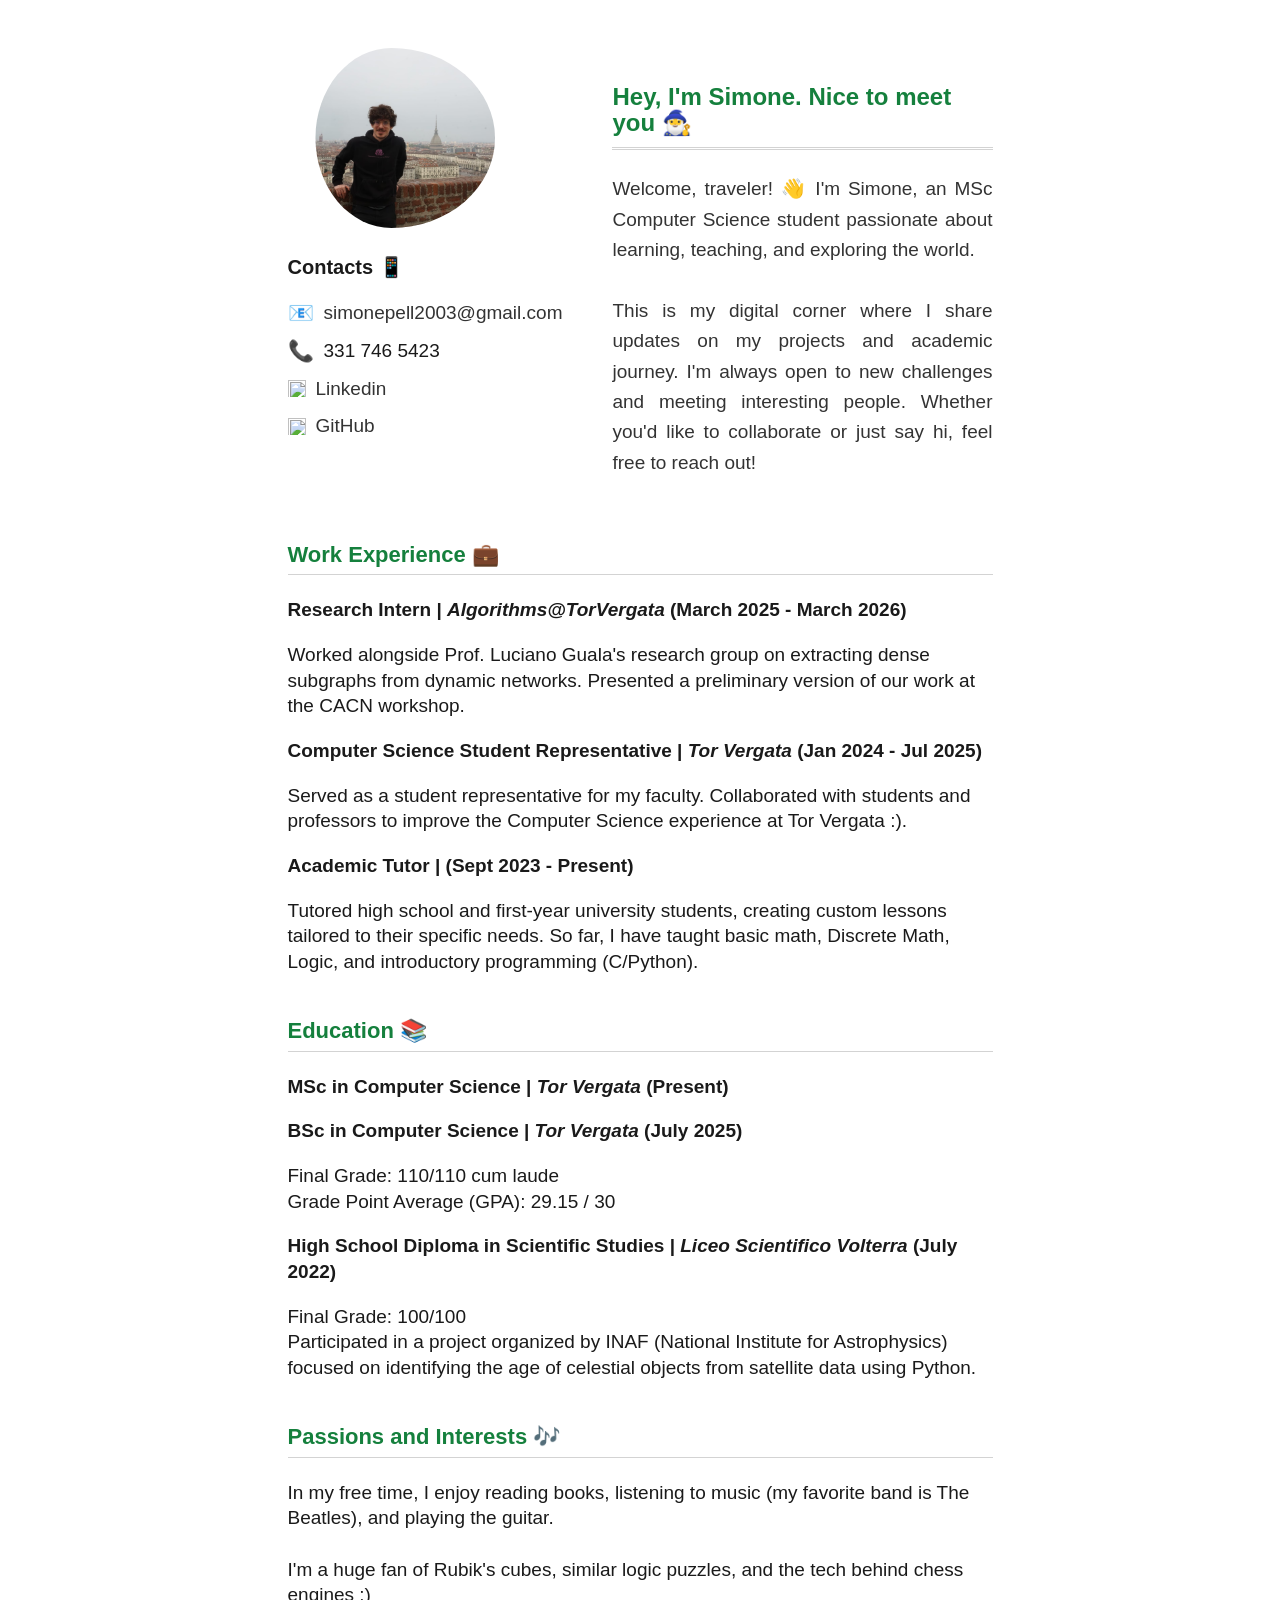
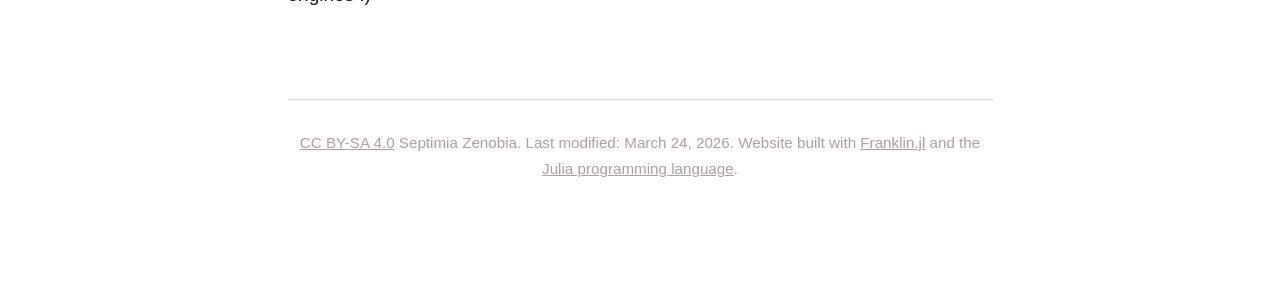
==== index.html @ 51c1f34a "Deploying to gh-pages from @ SimonePellegrini/website@7716557eb227ce6a75c7866f8258d7fe97d6fca1 🚀" ====
<!doctype html> <html lang=en > <meta charset=UTF-8 > <meta name=viewport  content="width=device-width, initial-scale=1"> <link rel=stylesheet  href="/css/franklin.css"> <link rel=stylesheet  href="/css/basic.css"> <link rel=icon  href="/assets/favicon.png"> <title>Contacts 📱</title> <div class=franklin-content ><div class=page-layout ><div class=sidebar ><div class=profile-pic ><img src="assets/profile.jpg" alt="Immagine di profilo" /></div> <h3 id=contacts ><a href="#contacts" class=header-anchor >Contacts 📱</a></h3> <div style="margin-top: 15px;"> <div style="display: flex; align-items: center; gap: 10px; margin-bottom: 12px;"> <span style="font-size: 1.1em;">📧</span> <a href="mailto:simonepell2003@gmail.com" style="text-decoration: none; color: #333;">simonepell2003@gmail.com</a> </div> <div style="display: flex; align-items: center; gap: 10px; margin-bottom: 12px;"> <span style="font-size: 1.1em;">📞</span> <span>331 746 5423</span> </div> <div style="display: flex; align-items: center; gap: 10px; margin-bottom: 12px;"> <img src="https://cdn-icons-png.flaticon.com/512/174/174857.png" style="width: 18px; height: 18px; margin: 0; padding: 0;"> <a href="https://www.linkedin.com/in/simone-pellegrini-6556792b5" style="text-decoration: none; color: #333;">Linkedin</a> </div> <div style="display: flex; align-items: center; gap: 10px; margin-bottom: 12px;"> <img src="https://cdn-icons-png.flaticon.com/512/25/25231.png" style="width: 18px; height: 18px; margin: 0; padding: 0;"> <a href="https://github.com/SimonePellegrini" style="text-decoration: none; color: #333;">GitHub</a> </div> </div></div> <div class=main-content ><h1 id=hey_im_simone_nice_to_meet_you ><a href="#hey_im_simone_nice_to_meet_you" class=header-anchor >Hey, I&#39;m Simone. Nice to meet you 🧙‍♂️</a></h1> <div class=work >Welcome, traveler&#33; 👋 I&#39;m Simone, an MSc Computer Science student passionate about learning, teaching, and exploring the world. <br/><br/> This is my digital corner where I share updates on my projects and academic journey. I&#39;m always open to new challenges and meeting interesting people. Whether you&#39;d like to collaborate or just say hi, feel free to reach out&#33;</div></div></div> <h2 id=work_experience ><a href="#work_experience" class=header-anchor >Work Experience 💼</a></h2> <p><strong>Research Intern | <em>Algorithms@TorVergata</em> &#40;March 2025 - March 2026&#41;</strong> <br/></p> <div class=work-in-cws >Worked alongside Prof. Luciano Guala&#39;s research group on extracting dense subgraphs from dynamic networks. Presented a preliminary version of our work at the CACN workshop.</div> <p><strong>Computer Science Student Representative | <em>Tor Vergata</em> &#40;Jan 2024 - Jul 2025&#41;</strong> <br/></p> <div class=work-in-cws >Served as a student representative for my faculty. Collaborated with students and professors to improve the Computer Science experience at Tor Vergata :&#41;.</div> <p><strong>Academic Tutor | &#40;Sept 2023 - Present&#41;</strong> <br/></p> <div class=work-in-cws >Tutored high school and first-year university students, creating custom lessons tailored to their specific needs. So far, I have taught basic math, Discrete Math, Logic, and introductory programming &#40;C/Python&#41;.</div> <h2 id=education ><a href="#education" class=header-anchor >Education 📚</a></h2> <p><strong>MSc in Computer Science | <em>Tor Vergata</em> &#40;Present&#41;</strong></p> <p><strong>BSc in Computer Science | <em>Tor Vergata</em> &#40;July 2025&#41;</strong> <br/></p> <div class=work-in-cws >Final Grade: 110/110 cum laude <br/> Grade Point Average &#40;GPA&#41;: 29.15 / 30</div> <p><strong>High School Diploma in Scientific Studies | <em>Liceo Scientifico Volterra</em> &#40;July 2022&#41;</strong> <br/></p> <div class=work-in-cws >Final Grade: 100/100 <br/> Participated in a project organized by INAF &#40;National Institute for Astrophysics&#41; focused on identifying the age of celestial objects from satellite data using Python.</div> <h2 id=passions_and_interests ><a href="#passions_and_interests" class=header-anchor >Passions and Interests 🎶</a></h2> <p>In my free time, I enjoy reading books, listening to music &#40;my favorite band is The Beatles&#41;, and playing the guitar.<br/><br/> I&#39;m a huge fan of Rubik&#39;s cubes, similar logic puzzles, and the tech behind chess engines :&#41;</p> <div class=page-foot > <a href="http://creativecommons.org/licenses/by-sa/4.0/">CC BY-SA 4.0</a> Septimia Zenobia. Last modified: March 24, 2026. Website built with <a href="https://github.com/tlienart/Franklin.jl">Franklin.jl</a> and the <a href="https://julialang.org">Julia programming language</a>. </div> </div>
---- css/franklin.css ----
@charset "utf-8"; :root{--block-background:hsl(0,0%,94%);--output-background:hsl(0,0%,98%);--small:14px;--normal:19px;--text-color:hsv(0,0%,20%)}html{font-family:Helvetica,Arial,sans-serif;font-size:var(--normal);color:var(--text-color)}.franklin-content .row{display:block}.franklin-content .left{float:left;margin-right:15px}.franklin-content .right{float:right}.franklin-content .container img{width:auto;padding-left:0;border-radius:10px}.franklin-content .footnote{position:relative;top:-0.5em;font-size:70%}.franklin-content .page-foot a{text-decoration:none;color:#a6a2a0;text-decoration:underline}.page-foot{font-size:80%;font-family:Arial,serif;color:#a6a2a0;text-align:center;margin-top:6em;border-top:1px solid lightgrey;padding-top:2em;margin-bottom:4em}.franklin-toc li{margin:.6rem 0}.franklin-content{position:relative;padding-left:12.5%;padding-right:12.5%;line-height:1.35em}@media (min-width:940px){.franklin-content{width:705px;margin-left:auto;margin-right:auto}}@media (max-width:480px){.franklin-content{padding-left:6%;padding-right:6%}}.franklin-content h1{font-size:24px}.franklin-content h2{font-size:22px}.franklin-content h3{font-size:20px}.franklin-content h1,h2,h3,h4,h5,h6{text-align:left}.franklin-content h1{padding-bottom:.5em;border-bottom:3px double lightgrey;margin-top:1.5em;margin-bottom:1em}.franklin-content h2{padding-bottom:.3em;border-bottom:1px solid lightgrey;margin-top:2em;margin-bottom:1em}.franklin-content h1 a{color:inherit}.franklin-content h1 a:hover{text-decoration:none}.franklin-content h2 a{color:inherit}.franklin-content h2 a:hover{text-decoration:none}.franklin-content h3 a{color:inherit}.franklin-content h3 a:hover{text-decoration:none}.franklin-content h4 a{color:inherit}.franklin-content h4 a:hover{text-decoration:none}.franklin-content h5 a{color:inherit}.franklin-content h5 a:hover{text-decoration:none}.franklin-content h6 a{color:inherit}.franklin-content h6 a:hover{text-decoration:none}.franklin-content table{margin-left:auto;margin-right:auto;border-collapse:collapse;text-align:center}.franklin-toc ol ol{list-style-type:lower-alpha}.franklin-content th,td{font-size:var(--small);padding:10px;border:1px solid black}.franklin-content blockquote{background:var(--block-background);border-left:7px solid #a8a8a8;margin:1.5em 10px;padding:.5em 10px;font-style:italic}.franklin-content blockquote p{display:inline}.franklin-content li p{margin:10px 0}.franklin-content a{color:#004de6;text-decoration:none}.franklin-content a:hover{text-decoration:underline}.franklin-content .eqref a{color:green}.franklin-content .bibref a{color:green}.franklin-content sup{font-size:70%;vertical-align:super;line-height:0}.franklin-content table.fndef{margin:0;margin-bottom:10px}.franklin-content .fndef tr,td{padding:0;border:0;text-align:left}.franklin-content .fndef tr{border-left:2px solid lightgray}.franklin-content .fndef td.fndef-backref{vertical-align:top;font-size:70%;padding-left:5px}.franklin-content .fndef td.fndef-content{font-size:80%;padding-left:10px;width:100%}.franklin-content img{width:70%;text-align:center;padding-left:10%}.franklin-content .img-small img{width:50%;text-align:center;padding-left:20%}body{counter-reset:eqnum}.katex{font-size:1em !important}.katex-display .katex{display:inline-block;white-space:normal}.katex-display::after{counter-increment:eqnum;content:"(" counter(eqnum) ")";position:relative;float:right;padding-right:5px}.nonumber .katex-display::after{counter-increment:nothing;content:""}code{background-color:var(--block-background);padding:.1em .2em;border-radius:2px;font-size:var(--small)}.hljs{font-size:var(--small);line-height:1.35em;border-radius:10px}.hljs-meta{font-weight:bold}.hljs-meta.shell_{color:crimson}.hljs-meta.prompt_{color:#19b333}.code-output{background:var(--output-background);border:1px dashed #dbdbdb}.franklin-content .colbox-blue{background-color:#eef3f5;padding-top:5px;padding-right:10px;padding-left:10px;padding-bottom:5px;margin-left:5px;margin-top:5px;margin-bottom:5px;border-radius:0 10px 10px 0;border-left:5px solid #4c9cf1}
---- css/basic.css ----
@charset "utf-8"; body{font-family:'Inter',sans-serif;background-color:#fff;color:#1a1a1a;line-height:1.6}.page-layout{display:flex;gap:50px;align-items:flex-start}.sidebar{flex:0 0 250px}.main-content{flex:1}.sidebar ul{list-style:none;padding:0;margin-top:20px}.sidebar li{margin-bottom:12px}.sidebar a{text-decoration:none;color:#333}.sidebar a:hover{color:#15803d}@media (max-width:768px){.page-layout{flex-direction:column;gap:30px}.sidebar{flex:auto;width:100%;text-align:center}}.franklin-content{max-width:2050px;margin:0 auto;padding:40px 20px}.profile-pic{flex-shrink:0}.profile-pic img{width:180px;height:180px;border-radius:50%;object-fit:cover}.work{text-align:justify;line-height:1.6;color:#333;margin-top:10px;margin-bottom:20px}h2{color:#15803d}h1{color:#15803d}nav{width:64%;display:inline-block}nav ul{padding-left:0;margin-top:0;margin-bottom:0}.header-container{display:flex;align-items:center;gap:40px;margin-bottom:40px}.header-text h1{margin-top:0}nav li{display:inline-block}nav li a{color:#004de6;text-decoration:none;font-size:18px;font-weight:bold;display:inline-block;float:center;padding-top:10px;padding-right:2px;padding-left:2px;padding-bottom:5px;margin-left:7px;margin-right:7px;border-bottom:2px solid #4c9cf1;transition:color .3s ease}header{text-align:right;margin-top:50px;margin-bottom:50px;display:flex;align-items:center}header .blog-name{width:35%;display:inline-block;text-align:left;font-size:18px;font-family:"Lucida Console",Monaco,monospace;padding-top:10px}header .blog-name a{color:#a6a2a0;text-decoration:none}header li a:hover{color:black;border-bottom:2px solid black}#menu-icon{display:none}@media (max-width:480px){header{padding-left:6%;padding-right:6%}}@media (min-width:481px){header{padding-left:12.5%;padding-right:12.5%}}@media (min-width:940px){header{width:705px;margin-left:auto;margin-right:auto}}@media (max-width:760px){header{display:block}header .blog-name{display:block;width:100%;padding-bottom:10px}nav{width:100%}}@media (max-width:500px){header{height:35px;display:flex;align-items:center}header .blog-name{display:inline-block;width:70%}nav{display:inline-block;width:27%}nav ul,nav:active ul{display:none;position:absolute;background:#fff;border:1px solid #444;right:50px;top:60px;width:30%;border-radius:4px 0 4px 4px;z-index:1}nav li{text-align:left;display:block;padding:0;margin:0}header li a{border-bottom:none}header li a:hover{border-bottom:none}nav:hover ul{display:block}#menu-icon{display:inline-block;margin-right:10px;margin-top:5px}}table{line-height:1em;margin-left:auto;margin-right:auto;border-collapse:collapse;text-align:center;margin-bottom:1.5em}tr:first-of-type{background:#eae9f4}tr:first-of-type>th{text-align:center}tr,th,td{padding:10px;border:1px solid lightgray}table tbody tr td{border:1px solid lightgray}
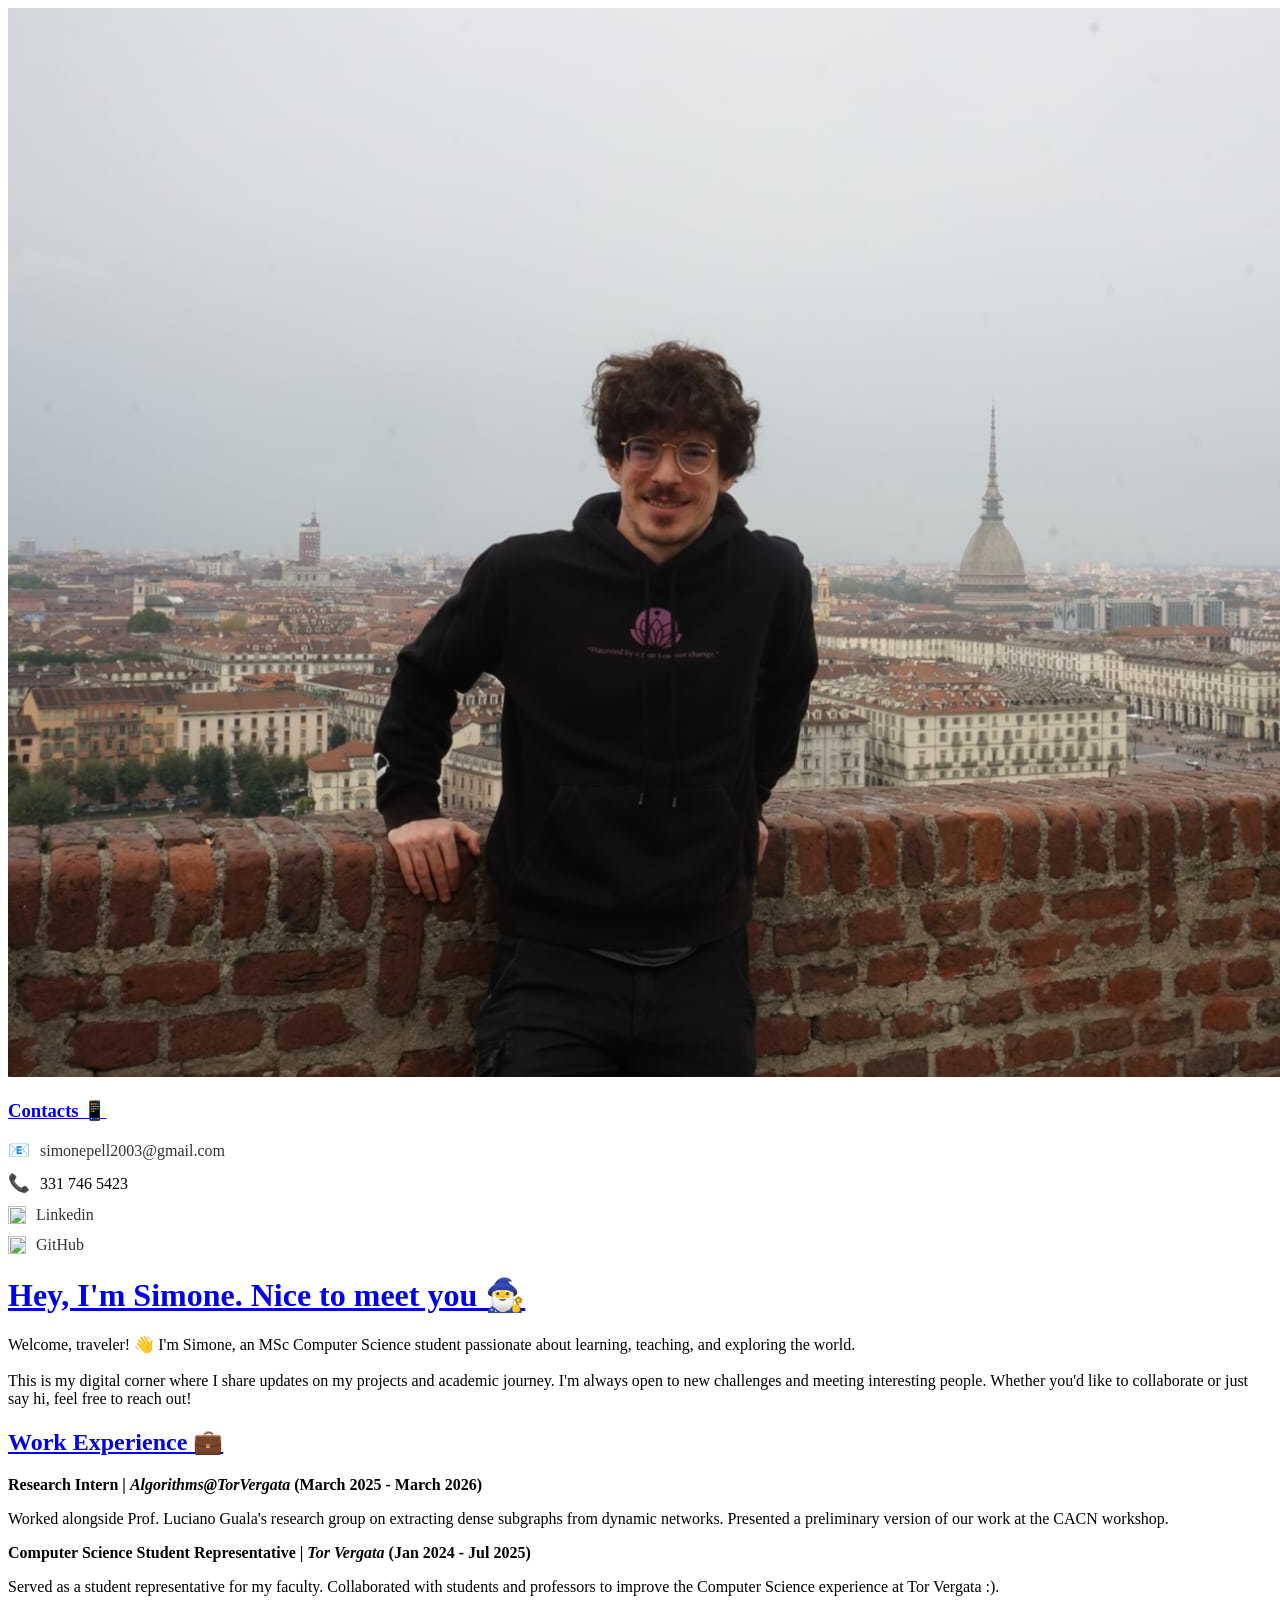
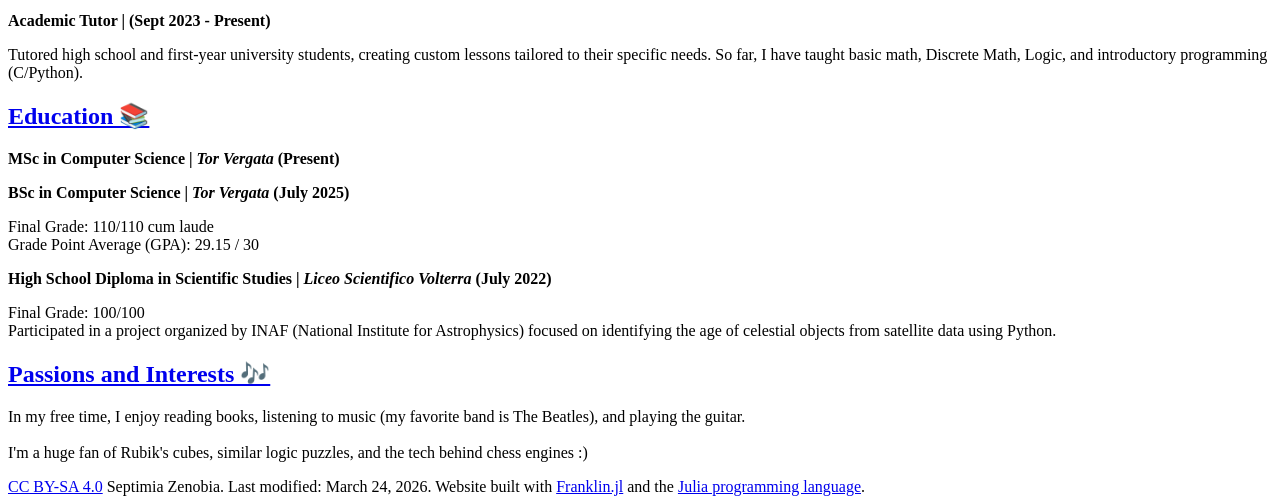
==== commit 2a8d91ea: "Deploying to gh-pages from @ SimonePellegrini/website@a41fa97d24ffba9fcef06da3930a85fcbf38179e 🚀" ====
--- a/index.html
+++ b/index.html
@@ -1 +1 @@
-<!doctype html> <html lang=en > <meta charset=UTF-8 > <meta name=viewport  content="width=device-width, initial-scale=1"> <link rel=stylesheet  href="/css/franklin.css"> <link rel=stylesheet  href="/css/basic.css"> <link rel=icon  href="/assets/favicon.png"> <title>Contacts 📱</title> <div class=franklin-content ><div class=page-layout ><div class=sidebar ><div class=profile-pic ><img src="assets/profile.jpg" alt="Immagine di profilo" /></div> <h3 id=contacts ><a href="#contacts" class=header-anchor >Contacts 📱</a></h3> <div style="margin-top: 15px;"> <div style="display: flex; align-items: center; gap: 10px; margin-bottom: 12px;"> <span style="font-size: 1.1em;">📧</span> <a href="mailto:simonepell2003@gmail.com" style="text-decoration: none; color: #333;">simonepell2003@gmail.com</a> </div> <div style="display: flex; align-items: center; gap: 10px; margin-bottom: 12px;"> <span style="font-size: 1.1em;">📞</span> <span>331 746 5423</span> </div> <div style="display: flex; align-items: center; gap: 10px; margin-bottom: 12px;"> <img src="https://cdn-icons-png.flaticon.com/512/174/174857.png" style="width: 18px; height: 18px; margin: 0; padding: 0;"> <a href="https://www.linkedin.com/in/simone-pellegrini-6556792b5" style="text-decoration: none; color: #333;">Linkedin</a> </div> <div style="display: flex; align-items: center; gap: 10px; margin-bottom: 12px;"> <img src="https://cdn-icons-png.flaticon.com/512/25/25231.png" style="width: 18px; height: 18px; margin: 0; padding: 0;"> <a href="https://github.com/SimonePellegrini" style="text-decoration: none; color: #333;">GitHub</a> </div> </div></div> <div class=main-content ><h1 id=hey_im_simone_nice_to_meet_you ><a href="#hey_im_simone_nice_to_meet_you" class=header-anchor >Hey, I&#39;m Simone. Nice to meet you 🧙‍♂️</a></h1> <div class=work >Welcome, traveler&#33; 👋 I&#39;m Simone, an MSc Computer Science student passionate about learning, teaching, and exploring the world. <br/><br/> This is my digital corner where I share updates on my projects and academic journey. I&#39;m always open to new challenges and meeting interesting people. Whether you&#39;d like to collaborate or just say hi, feel free to reach out&#33;</div></div></div> <h2 id=work_experience ><a href="#work_experience" class=header-anchor >Work Experience 💼</a></h2> <p><strong>Research Intern | <em>Algorithms@TorVergata</em> &#40;March 2025 - March 2026&#41;</strong> <br/></p> <div class=work-in-cws >Worked alongside Prof. Luciano Guala&#39;s research group on extracting dense subgraphs from dynamic networks. Presented a preliminary version of our work at the CACN workshop.</div> <p><strong>Computer Science Student Representative | <em>Tor Vergata</em> &#40;Jan 2024 - Jul 2025&#41;</strong> <br/></p> <div class=work-in-cws >Served as a student representative for my faculty. Collaborated with students and professors to improve the Computer Science experience at Tor Vergata :&#41;.</div> <p><strong>Academic Tutor | &#40;Sept 2023 - Present&#41;</strong> <br/></p> <div class=work-in-cws >Tutored high school and first-year university students, creating custom lessons tailored to their specific needs. So far, I have taught basic math, Discrete Math, Logic, and introductory programming &#40;C/Python&#41;.</div> <h2 id=education ><a href="#education" class=header-anchor >Education 📚</a></h2> <p><strong>MSc in Computer Science | <em>Tor Vergata</em> &#40;Present&#41;</strong></p> <p><strong>BSc in Computer Science | <em>Tor Vergata</em> &#40;July 2025&#41;</strong> <br/></p> <div class=work-in-cws >Final Grade: 110/110 cum laude <br/> Grade Point Average &#40;GPA&#41;: 29.15 / 30</div> <p><strong>High School Diploma in Scientific Studies | <em>Liceo Scientifico Volterra</em> &#40;July 2022&#41;</strong> <br/></p> <div class=work-in-cws >Final Grade: 100/100 <br/> Participated in a project organized by INAF &#40;National Institute for Astrophysics&#41; focused on identifying the age of celestial objects from satellite data using Python.</div> <h2 id=passions_and_interests ><a href="#passions_and_interests" class=header-anchor >Passions and Interests 🎶</a></h2> <p>In my free time, I enjoy reading books, listening to music &#40;my favorite band is The Beatles&#41;, and playing the guitar.<br/><br/> I&#39;m a huge fan of Rubik&#39;s cubes, similar logic puzzles, and the tech behind chess engines :&#41;</p> <div class=page-foot > <a href="http://creativecommons.org/licenses/by-sa/4.0/">CC BY-SA 4.0</a> Septimia Zenobia. Last modified: March 24, 2026. Website built with <a href="https://github.com/tlienart/Franklin.jl">Franklin.jl</a> and the <a href="https://julialang.org">Julia programming language</a>. </div> </div>+<!doctype html> <html lang=en > <meta charset=UTF-8 > <meta name=viewport  content="width=device-width, initial-scale=1"> <link rel=stylesheet  href="/website/css/franklin.css"> <link rel=stylesheet  href="/website/css/basic.css"> <link rel=icon  href="/website/assets/favicon.png"> <title>Contacts 📱</title> <div class=franklin-content ><div class=page-layout ><div class=sidebar ><div class=profile-pic ><img src="assets/profile.jpg" alt="Immagine di profilo" /></div> <h3 id=contacts ><a href="#contacts" class=header-anchor >Contacts 📱</a></h3> <div style="margin-top: 15px;"> <div style="display: flex; align-items: center; gap: 10px; margin-bottom: 12px;"> <span style="font-size: 1.1em;">📧</span> <a href="mailto:simonepell2003@gmail.com" style="text-decoration: none; color: #333;">simonepell2003@gmail.com</a> </div> <div style="display: flex; align-items: center; gap: 10px; margin-bottom: 12px;"> <span style="font-size: 1.1em;">📞</span> <span>331 746 5423</span> </div> <div style="display: flex; align-items: center; gap: 10px; margin-bottom: 12px;"> <img src="https://cdn-icons-png.flaticon.com/512/174/174857.png" style="width: 18px; height: 18px; margin: 0; padding: 0;"> <a href="https://www.linkedin.com/in/simone-pellegrini-6556792b5" style="text-decoration: none; color: #333;">Linkedin</a> </div> <div style="display: flex; align-items: center; gap: 10px; margin-bottom: 12px;"> <img src="https://cdn-icons-png.flaticon.com/512/25/25231.png" style="width: 18px; height: 18px; margin: 0; padding: 0;"> <a href="https://github.com/SimonePellegrini" style="text-decoration: none; color: #333;">GitHub</a> </div> </div></div> <div class=main-content ><h1 id=hey_im_simone_nice_to_meet_you ><a href="#hey_im_simone_nice_to_meet_you" class=header-anchor >Hey, I&#39;m Simone. Nice to meet you 🧙‍♂️</a></h1> <div class=work >Welcome, traveler&#33; 👋 I&#39;m Simone, an MSc Computer Science student passionate about learning, teaching, and exploring the world. <br/><br/> This is my digital corner where I share updates on my projects and academic journey. I&#39;m always open to new challenges and meeting interesting people. Whether you&#39;d like to collaborate or just say hi, feel free to reach out&#33;</div></div></div> <h2 id=work_experience ><a href="#work_experience" class=header-anchor >Work Experience 💼</a></h2> <p><strong>Research Intern | <em>Algorithms@TorVergata</em> &#40;March 2025 - March 2026&#41;</strong> <br/></p> <div class=work-in-cws >Worked alongside Prof. Luciano Guala&#39;s research group on extracting dense subgraphs from dynamic networks. Presented a preliminary version of our work at the CACN workshop.</div> <p><strong>Computer Science Student Representative | <em>Tor Vergata</em> &#40;Jan 2024 - Jul 2025&#41;</strong> <br/></p> <div class=work-in-cws >Served as a student representative for my faculty. Collaborated with students and professors to improve the Computer Science experience at Tor Vergata :&#41;.</div> <p><strong>Academic Tutor | &#40;Sept 2023 - Present&#41;</strong> <br/></p> <div class=work-in-cws >Tutored high school and first-year university students, creating custom lessons tailored to their specific needs. So far, I have taught basic math, Discrete Math, Logic, and introductory programming &#40;C/Python&#41;.</div> <h2 id=education ><a href="#education" class=header-anchor >Education 📚</a></h2> <p><strong>MSc in Computer Science | <em>Tor Vergata</em> &#40;Present&#41;</strong></p> <p><strong>BSc in Computer Science | <em>Tor Vergata</em> &#40;July 2025&#41;</strong> <br/></p> <div class=work-in-cws >Final Grade: 110/110 cum laude <br/> Grade Point Average &#40;GPA&#41;: 29.15 / 30</div> <p><strong>High School Diploma in Scientific Studies | <em>Liceo Scientifico Volterra</em> &#40;July 2022&#41;</strong> <br/></p> <div class=work-in-cws >Final Grade: 100/100 <br/> Participated in a project organized by INAF &#40;National Institute for Astrophysics&#41; focused on identifying the age of celestial objects from satellite data using Python.</div> <h2 id=passions_and_interests ><a href="#passions_and_interests" class=header-anchor >Passions and Interests 🎶</a></h2> <p>In my free time, I enjoy reading books, listening to music &#40;my favorite band is The Beatles&#41;, and playing the guitar.<br/><br/> I&#39;m a huge fan of Rubik&#39;s cubes, similar logic puzzles, and the tech behind chess engines :&#41;</p> <div class=page-foot > <a href="http://creativecommons.org/licenses/by-sa/4.0/">CC BY-SA 4.0</a> Septimia Zenobia. Last modified: March 24, 2026. Website built with <a href="https://github.com/tlienart/Franklin.jl">Franklin.jl</a> and the <a href="https://julialang.org">Julia programming language</a>. </div> </div>
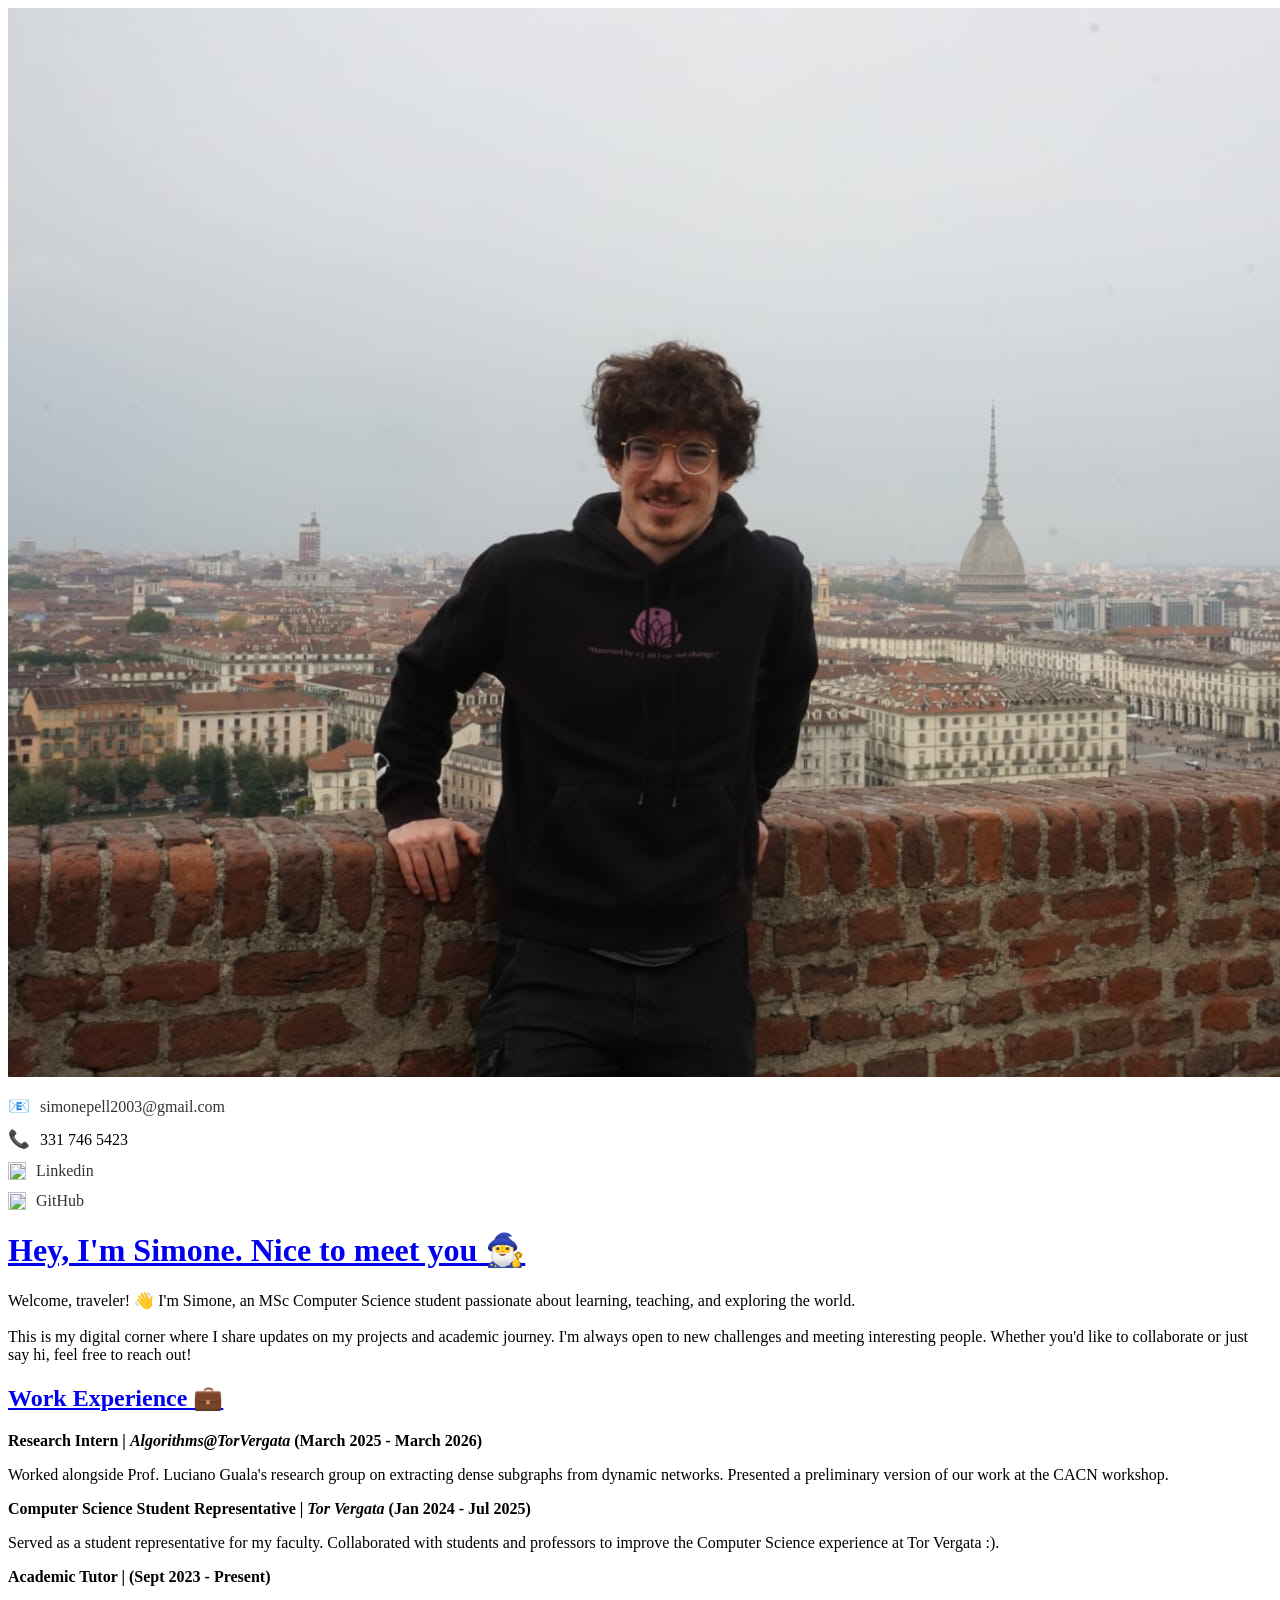
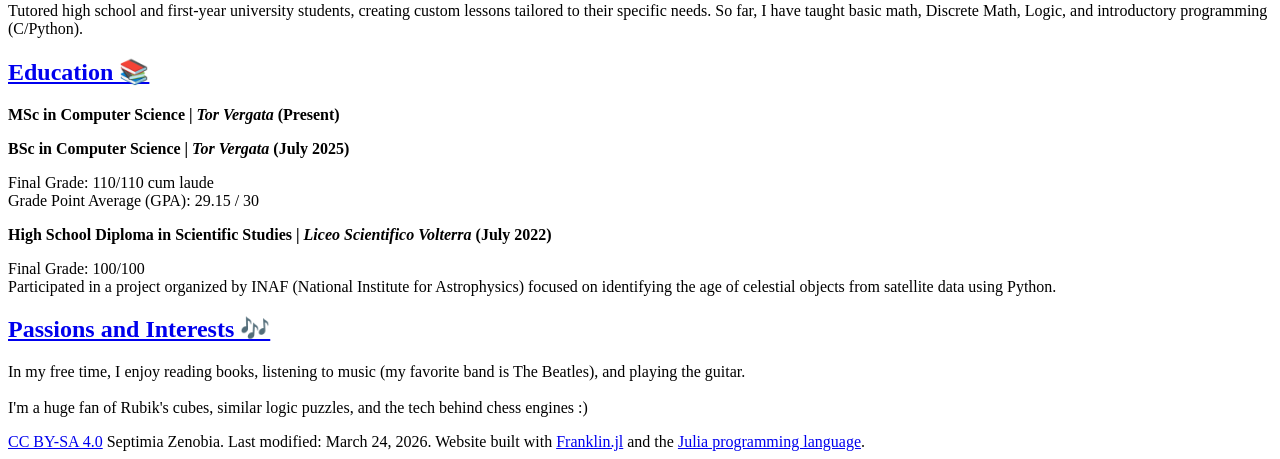
==== commit cb902e06: "Deploying to gh-pages from @ SimonePellegrini/website@f2f682cf43acd87fca65114f66111bbced2ad63e 🚀" ====
--- a/index.html
+++ b/index.html
@@ -1 +1 @@
-<!doctype html> <html lang=en > <meta charset=UTF-8 > <meta name=viewport  content="width=device-width, initial-scale=1"> <link rel=stylesheet  href="/website/css/franklin.css"> <link rel=stylesheet  href="/website/css/basic.css"> <link rel=icon  href="/website/assets/favicon.png"> <title>Contacts 📱</title> <div class=franklin-content ><div class=page-layout ><div class=sidebar ><div class=profile-pic ><img src="assets/profile.jpg" alt="Immagine di profilo" /></div> <h3 id=contacts ><a href="#contacts" class=header-anchor >Contacts 📱</a></h3> <div style="margin-top: 15px;"> <div style="display: flex; align-items: center; gap: 10px; margin-bottom: 12px;"> <span style="font-size: 1.1em;">📧</span> <a href="mailto:simonepell2003@gmail.com" style="text-decoration: none; color: #333;">simonepell2003@gmail.com</a> </div> <div style="display: flex; align-items: center; gap: 10px; margin-bottom: 12px;"> <span style="font-size: 1.1em;">📞</span> <span>331 746 5423</span> </div> <div style="display: flex; align-items: center; gap: 10px; margin-bottom: 12px;"> <img src="https://cdn-icons-png.flaticon.com/512/174/174857.png" style="width: 18px; height: 18px; margin: 0; padding: 0;"> <a href="https://www.linkedin.com/in/simone-pellegrini-6556792b5" style="text-decoration: none; color: #333;">Linkedin</a> </div> <div style="display: flex; align-items: center; gap: 10px; margin-bottom: 12px;"> <img src="https://cdn-icons-png.flaticon.com/512/25/25231.png" style="width: 18px; height: 18px; margin: 0; padding: 0;"> <a href="https://github.com/SimonePellegrini" style="text-decoration: none; color: #333;">GitHub</a> </div> </div></div> <div class=main-content ><h1 id=hey_im_simone_nice_to_meet_you ><a href="#hey_im_simone_nice_to_meet_you" class=header-anchor >Hey, I&#39;m Simone. Nice to meet you 🧙‍♂️</a></h1> <div class=work >Welcome, traveler&#33; 👋 I&#39;m Simone, an MSc Computer Science student passionate about learning, teaching, and exploring the world. <br/><br/> This is my digital corner where I share updates on my projects and academic journey. I&#39;m always open to new challenges and meeting interesting people. Whether you&#39;d like to collaborate or just say hi, feel free to reach out&#33;</div></div></div> <h2 id=work_experience ><a href="#work_experience" class=header-anchor >Work Experience 💼</a></h2> <p><strong>Research Intern | <em>Algorithms@TorVergata</em> &#40;March 2025 - March 2026&#41;</strong> <br/></p> <div class=work-in-cws >Worked alongside Prof. Luciano Guala&#39;s research group on extracting dense subgraphs from dynamic networks. Presented a preliminary version of our work at the CACN workshop.</div> <p><strong>Computer Science Student Representative | <em>Tor Vergata</em> &#40;Jan 2024 - Jul 2025&#41;</strong> <br/></p> <div class=work-in-cws >Served as a student representative for my faculty. Collaborated with students and professors to improve the Computer Science experience at Tor Vergata :&#41;.</div> <p><strong>Academic Tutor | &#40;Sept 2023 - Present&#41;</strong> <br/></p> <div class=work-in-cws >Tutored high school and first-year university students, creating custom lessons tailored to their specific needs. So far, I have taught basic math, Discrete Math, Logic, and introductory programming &#40;C/Python&#41;.</div> <h2 id=education ><a href="#education" class=header-anchor >Education 📚</a></h2> <p><strong>MSc in Computer Science | <em>Tor Vergata</em> &#40;Present&#41;</strong></p> <p><strong>BSc in Computer Science | <em>Tor Vergata</em> &#40;July 2025&#41;</strong> <br/></p> <div class=work-in-cws >Final Grade: 110/110 cum laude <br/> Grade Point Average &#40;GPA&#41;: 29.15 / 30</div> <p><strong>High School Diploma in Scientific Studies | <em>Liceo Scientifico Volterra</em> &#40;July 2022&#41;</strong> <br/></p> <div class=work-in-cws >Final Grade: 100/100 <br/> Participated in a project organized by INAF &#40;National Institute for Astrophysics&#41; focused on identifying the age of celestial objects from satellite data using Python.</div> <h2 id=passions_and_interests ><a href="#passions_and_interests" class=header-anchor >Passions and Interests 🎶</a></h2> <p>In my free time, I enjoy reading books, listening to music &#40;my favorite band is The Beatles&#41;, and playing the guitar.<br/><br/> I&#39;m a huge fan of Rubik&#39;s cubes, similar logic puzzles, and the tech behind chess engines :&#41;</p> <div class=page-foot > <a href="http://creativecommons.org/licenses/by-sa/4.0/">CC BY-SA 4.0</a> Septimia Zenobia. Last modified: March 24, 2026. Website built with <a href="https://github.com/tlienart/Franklin.jl">Franklin.jl</a> and the <a href="https://julialang.org">Julia programming language</a>. </div> </div>+<!doctype html> <html lang=en > <meta charset=UTF-8 > <meta name=viewport  content="width=device-width, initial-scale=1"> <link rel=stylesheet  href="/website/css/franklin.css"> <link rel=stylesheet  href="/website/css/basic.css"> <link rel=icon  href="/website/assets/favicon.png"> <title>Hey, I&#39;m Simone. Nice to meet you 🧙‍♂️</title> <div class=franklin-content ><div class=page-layout ><div class=sidebar ><div class=profile-pic ><img src="assets/profile.jpg" alt="Immagine di profilo" /></div> <div style="margin-top: 15px;"> <div style="display: flex; align-items: center; gap: 10px; margin-bottom: 12px;"> <span style="font-size: 1.1em;">📧</span> <a href="mailto:simonepell2003@gmail.com" style="text-decoration: none; color: #333;">simonepell2003@gmail.com</a> </div> <div style="display: flex; align-items: center; gap: 10px; margin-bottom: 12px;"> <span style="font-size: 1.1em;">📞</span> <span>331 746 5423</span> </div> <div style="display: flex; align-items: center; gap: 10px; margin-bottom: 12px;"> <img src="https://cdn-icons-png.flaticon.com/512/174/174857.png" style="width: 18px; height: 18px; margin: 0; padding: 0;"> <a href="https://www.linkedin.com/in/simone-pellegrini-6556792b5" style="text-decoration: none; color: #333;">Linkedin</a> </div> <div style="display: flex; align-items: center; gap: 10px; margin-bottom: 12px;"> <img src="https://cdn-icons-png.flaticon.com/512/25/25231.png" style="width: 18px; height: 18px; margin: 0; padding: 0;"> <a href="https://github.com/SimonePellegrini" style="text-decoration: none; color: #333;">GitHub</a> </div> </div></div> <div class=main-content ><h1 id=hey_im_simone_nice_to_meet_you ><a href="#hey_im_simone_nice_to_meet_you" class=header-anchor >Hey, I&#39;m Simone. Nice to meet you 🧙‍♂️</a></h1> <div class=work >Welcome, traveler&#33; 👋 I&#39;m Simone, an MSc Computer Science student passionate about learning, teaching, and exploring the world. <br/><br/> This is my digital corner where I share updates on my projects and academic journey. I&#39;m always open to new challenges and meeting interesting people. Whether you&#39;d like to collaborate or just say hi, feel free to reach out&#33;</div></div></div> <h2 id=work_experience ><a href="#work_experience" class=header-anchor >Work Experience 💼</a></h2> <p><strong>Research Intern | <em>Algorithms@TorVergata</em> &#40;March 2025 - March 2026&#41;</strong> <br/></p> <div class=work-in-cws >Worked alongside Prof. Luciano Guala&#39;s research group on extracting dense subgraphs from dynamic networks. Presented a preliminary version of our work at the CACN workshop.</div> <p><strong>Computer Science Student Representative | <em>Tor Vergata</em> &#40;Jan 2024 - Jul 2025&#41;</strong> <br/></p> <div class=work-in-cws >Served as a student representative for my faculty. Collaborated with students and professors to improve the Computer Science experience at Tor Vergata :&#41;.</div> <p><strong>Academic Tutor | &#40;Sept 2023 - Present&#41;</strong> <br/></p> <div class=work-in-cws >Tutored high school and first-year university students, creating custom lessons tailored to their specific needs. So far, I have taught basic math, Discrete Math, Logic, and introductory programming &#40;C/Python&#41;.</div> <h2 id=education ><a href="#education" class=header-anchor >Education 📚</a></h2> <p><strong>MSc in Computer Science | <em>Tor Vergata</em> &#40;Present&#41;</strong></p> <p><strong>BSc in Computer Science | <em>Tor Vergata</em> &#40;July 2025&#41;</strong> <br/></p> <div class=work-in-cws >Final Grade: 110/110 cum laude <br/> Grade Point Average &#40;GPA&#41;: 29.15 / 30</div> <p><strong>High School Diploma in Scientific Studies | <em>Liceo Scientifico Volterra</em> &#40;July 2022&#41;</strong> <br/></p> <div class=work-in-cws >Final Grade: 100/100 <br/> Participated in a project organized by INAF &#40;National Institute for Astrophysics&#41; focused on identifying the age of celestial objects from satellite data using Python.</div> <h2 id=passions_and_interests ><a href="#passions_and_interests" class=header-anchor >Passions and Interests 🎶</a></h2> <p>In my free time, I enjoy reading books, listening to music &#40;my favorite band is The Beatles&#41;, and playing the guitar.<br/><br/> I&#39;m a huge fan of Rubik&#39;s cubes, similar logic puzzles, and the tech behind chess engines :&#41;</p> <div class=page-foot > <a href="http://creativecommons.org/licenses/by-sa/4.0/">CC BY-SA 4.0</a> Septimia Zenobia. Last modified: March 24, 2026. Website built with <a href="https://github.com/tlienart/Franklin.jl">Franklin.jl</a> and the <a href="https://julialang.org">Julia programming language</a>. </div> </div>
